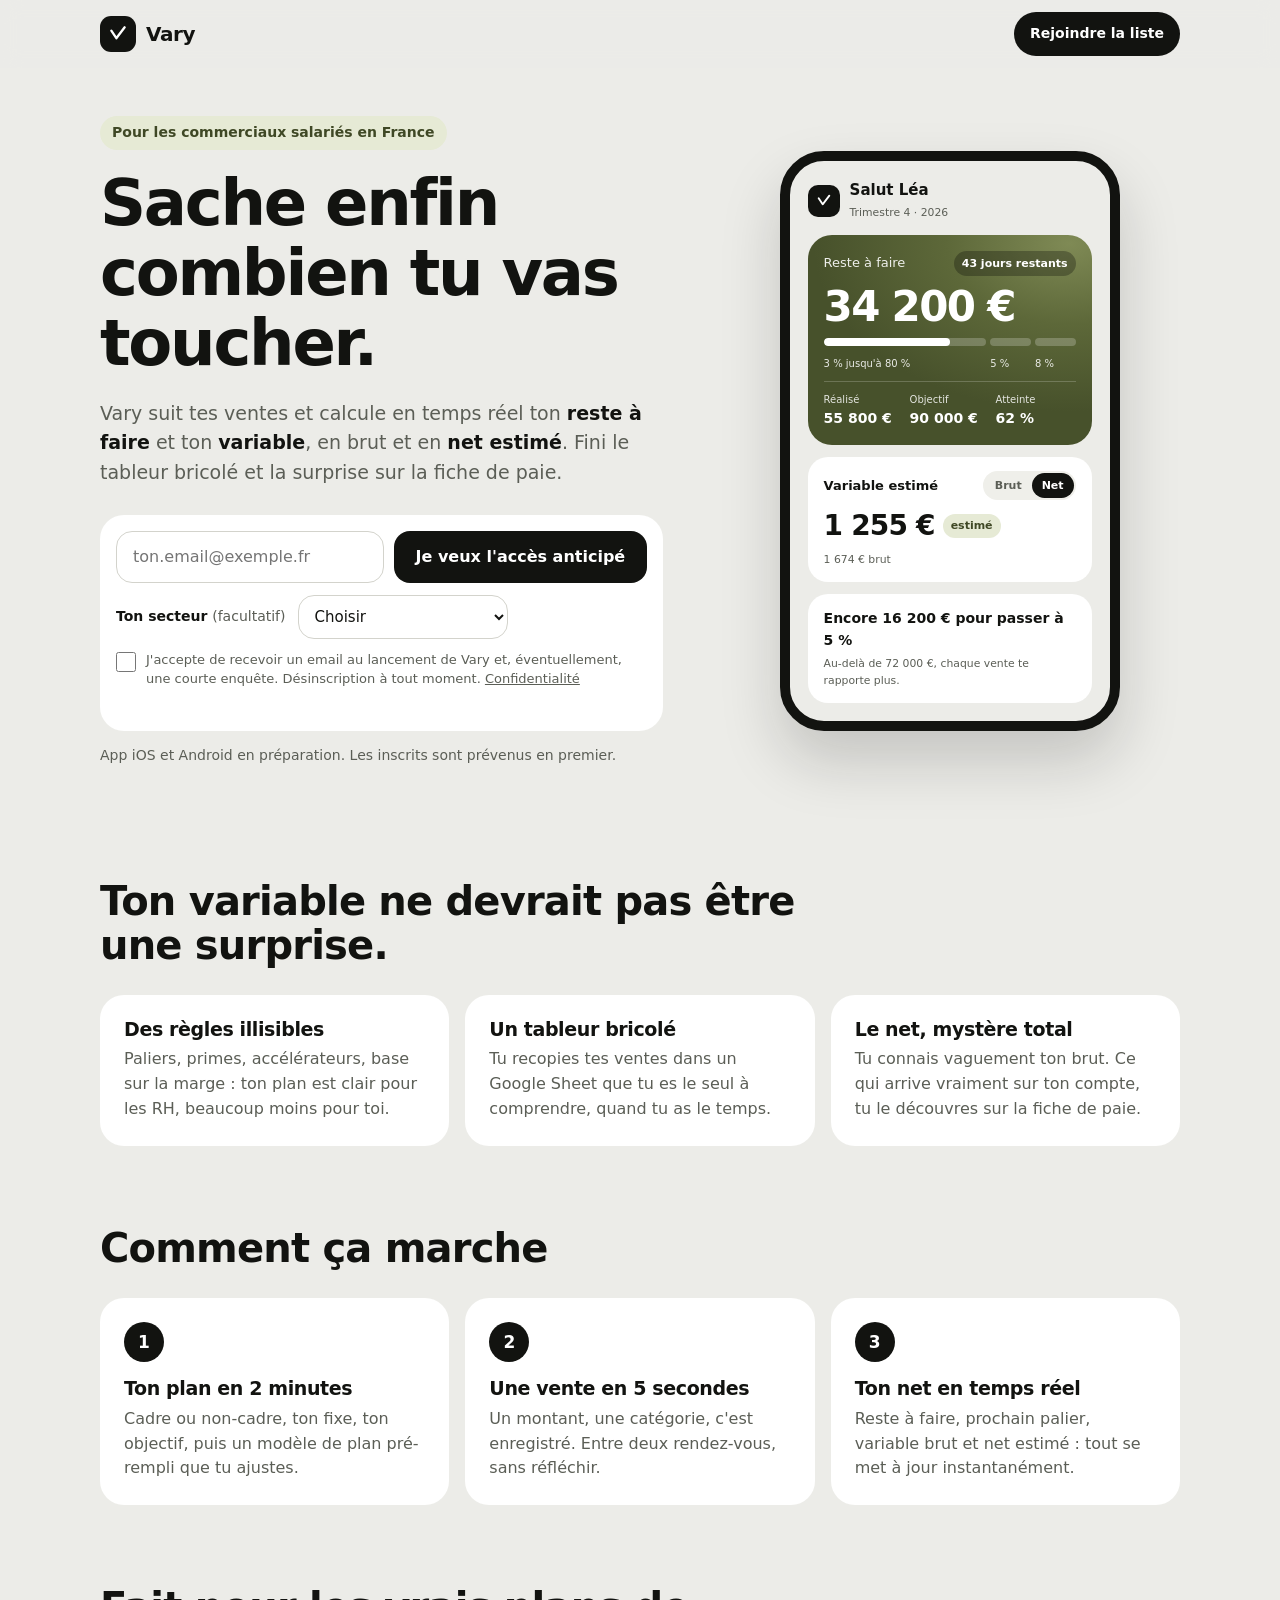
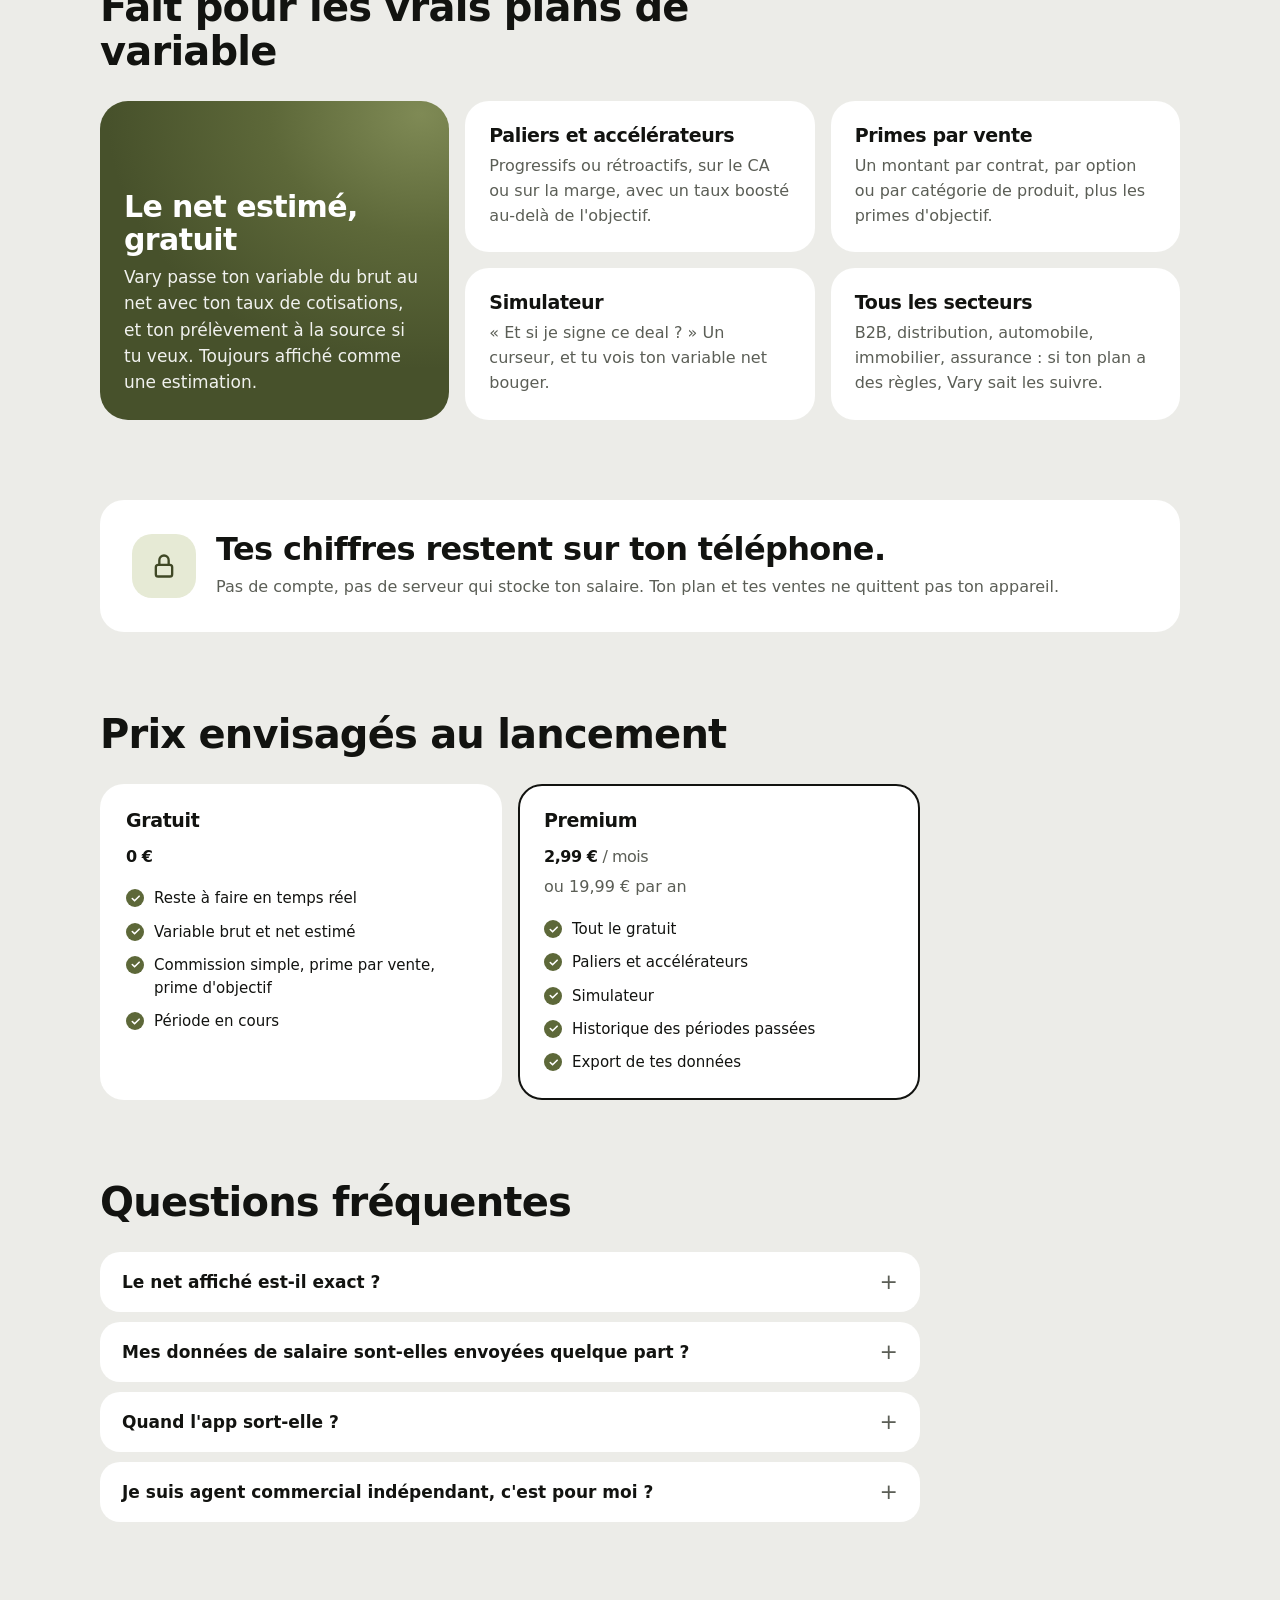
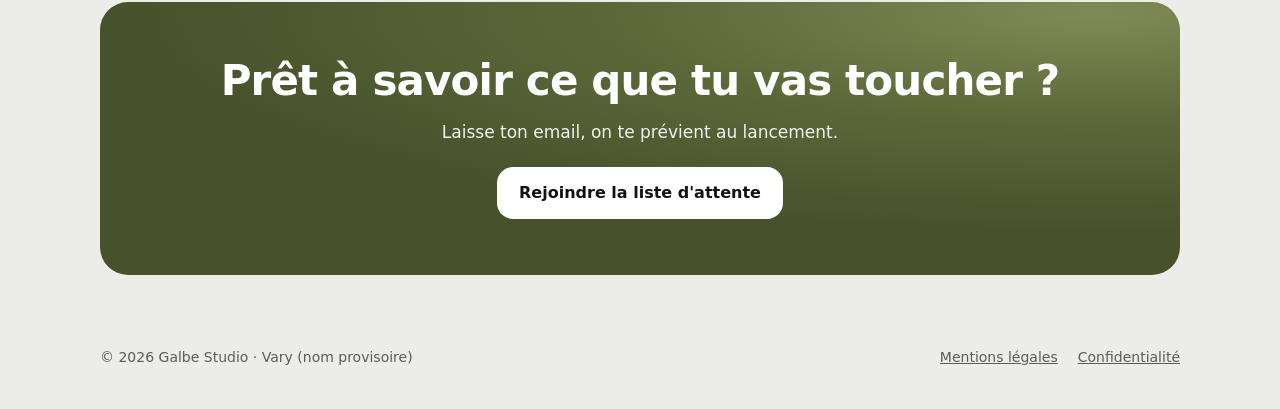
==== index.html @ 6a54adff "Ajoute la landing page de Vary avec liste d'attente Supabase - Page statique (HTML/CSS/JS) dans le s" ====
<!doctype html>
<html lang="fr">
<head>
  <meta charset="utf-8">
  <meta name="viewport" content="width=device-width, initial-scale=1">
  <title>Vary · Sache enfin combien tu vas toucher</title>
  <meta name="description" content="Vary calcule en temps réel ton reste à faire et ton variable, en brut et en net estimé. L'app des commerciaux salariés en France. Rejoins la liste d'attente.">
  <meta property="og:title" content="Vary · Sache enfin combien tu vas toucher">
  <meta property="og:description" content="Ton reste à faire et ton variable net estimé, en temps réel. Pour les commerciaux salariés en France.">
  <meta property="og:type" content="website">
  <meta name="theme-color" content="#ECECE8">
  <link rel="icon" href="favicon.svg" type="image/svg+xml">
  <link rel="stylesheet" href="styles.css">
</head>
<body>
  <a class="skip" href="#contenu">Aller au contenu</a>

  <header class="topbar">
    <div class="wrap topbar__inner">
      <a class="brand" href="#" aria-label="Vary, accueil">
        <span class="brand__mark" aria-hidden="true">
          <svg viewBox="0 0 24 24" width="20" height="20" fill="none" stroke="currentColor" stroke-width="2.8" stroke-linecap="round" stroke-linejoin="round"><path d="M4 8l6 9 10-13"/></svg>
        </span>
        <span class="brand__name">Vary</span>
      </a>
      <a class="btn btn--small" href="#inscription">Rejoindre la liste</a>
    </div>
  </header>

  <main id="contenu">
    <!-- HERO -->
    <section class="hero wrap">
      <div class="hero__text">
        <p class="eyebrow">Pour les commerciaux salariés en France</p>
        <h1>Sache enfin combien tu vas toucher.</h1>
        <p class="lead">Vary suit tes ventes et calcule en temps réel ton <strong>reste à faire</strong> et ton <strong>variable</strong>, en brut et en <strong>net estimé</strong>. Fini le tableur bricolé et la surprise sur la fiche de paie.</p>

        <form class="signup" id="inscription" novalidate>
          <div class="signup__row">
            <label class="sr-only" for="email-hero">Ton email</label>
            <input id="email-hero" name="email" type="email" inputmode="email" autocomplete="email" placeholder="ton.email@exemple.fr" required>
            <button class="btn" type="submit">Je veux l'accès anticipé</button>
          </div>
          <div class="signup__row signup__row--small">
            <label for="secteur-hero">Ton secteur <span class="muted">(facultatif)</span></label>
            <select id="secteur-hero" name="sector">
              <option value="">Choisir</option>
              <option>B2B, logiciel, services</option>
              <option>Distribution, retail</option>
              <option>Automobile</option>
              <option>Immobilier</option>
              <option>Banque, assurance</option>
              <option>Autre</option>
            </select>
          </div>
          <label class="consent">
            <input type="checkbox" name="consent" required>
            <span>J'accepte de recevoir un email au lancement de Vary et, éventuellement, une courte enquête. Désinscription à tout moment. <a href="confidentialite.html">Confidentialité</a></span>
          </label>
          <p class="signup__msg" role="status" aria-live="polite"></p>
        </form>
        <p class="note">App iOS et Android en préparation. Les inscrits sont prévenus en premier.</p>
      </div>

      <div class="hero__visual" role="img" aria-label="Aperçu de l'app Vary : reste à faire 34 200 €, objectif atteint à 62 %, variable net estimé 1 255 €">
        <div class="phone" aria-hidden="true">
          <div class="phone__head">
            <span class="phone__mark"><svg viewBox="0 0 24 24" width="16" height="16" fill="none" stroke="#fff" stroke-width="2.8" stroke-linecap="round" stroke-linejoin="round"><path d="M4 8l6 9 10-13"/></svg></span>
            <span><b>Salut Léa</b><small>Trimestre 4 · 2026</small></span>
          </div>
          <div class="olive card-hero">
            <div class="card-hero__top"><span>Reste à faire</span><span class="chip">43 jours restants</span></div>
            <div class="card-hero__big">34 200 €</div>
            <div class="gauge">
              <span style="flex:80"><i style="width:77.5%"></i></span>
              <span style="flex:20"><i style="width:0"></i></span>
              <span style="flex:20"><i style="width:0"></i></span>
            </div>
            <div class="gauge__legend"><span style="flex:80">3 % jusqu'à 80 %</span><span style="flex:20">5 %</span><span style="flex:20">8 %</span></div>
            <div class="card-hero__stats">
              <span><small>Réalisé</small>55 800 €</span>
              <span><small>Objectif</small>90 000 €</span>
              <span><small>Atteinte</small>62 %</span>
            </div>
          </div>
          <div class="phone__card">
            <div class="phone__row"><b>Variable estimé</b><span class="toggle"><span>Brut</span><span class="on">Net</span></span></div>
            <div class="phone__amount">1 255 € <span class="badge">estimé</span></div>
            <small>1 674 € brut</small>
          </div>
          <div class="phone__card phone__card--tip">
            <b>Encore 16 200 € pour passer à 5 %</b>
            <small>Au-delà de 72 000 €, chaque vente te rapporte plus.</small>
          </div>
        </div>
      </div>
    </section>

    <!-- PROBLÈME -->
    <section class="section wrap">
      <h2>Ton variable ne devrait pas être une surprise.</h2>
      <div class="grid3">
        <article class="card">
          <h3>Des règles illisibles</h3>
          <p>Paliers, primes, accélérateurs, base sur la marge : ton plan est clair pour les RH, beaucoup moins pour toi.</p>
        </article>
        <article class="card">
          <h3>Un tableur bricolé</h3>
          <p>Tu recopies tes ventes dans un Google Sheet que tu es le seul à comprendre, quand tu as le temps.</p>
        </article>
        <article class="card">
          <h3>Le net, mystère total</h3>
          <p>Tu connais vaguement ton brut. Ce qui arrive vraiment sur ton compte, tu le découvres sur la fiche de paie.</p>
        </article>
      </div>
    </section>

    <!-- COMMENT ÇA MARCHE -->
    <section class="section wrap">
      <h2>Comment ça marche</h2>
      <ol class="steps">
        <li class="card">
          <span class="steps__num">1</span>
          <h3>Ton plan en 2 minutes</h3>
          <p>Cadre ou non-cadre, ton fixe, ton objectif, puis un modèle de plan pré-rempli que tu ajustes.</p>
        </li>
        <li class="card">
          <span class="steps__num">2</span>
          <h3>Une vente en 5 secondes</h3>
          <p>Un montant, une catégorie, c'est enregistré. Entre deux rendez-vous, sans réfléchir.</p>
        </li>
        <li class="card">
          <span class="steps__num">3</span>
          <h3>Ton net en temps réel</h3>
          <p>Reste à faire, prochain palier, variable brut et net estimé : tout se met à jour instantanément.</p>
        </li>
      </ol>
    </section>

    <!-- FONCTIONS -->
    <section class="section wrap">
      <h2>Fait pour les vrais plans de variable</h2>
      <div class="features">
        <article class="olive feature feature--big">
          <h3>Le net estimé, gratuit</h3>
          <p>Vary passe ton variable du brut au net avec ton taux de cotisations, et ton prélèvement à la source si tu veux. Toujours affiché comme une estimation.</p>
        </article>
        <article class="card feature">
          <h3>Paliers et accélérateurs</h3>
          <p>Progressifs ou rétroactifs, sur le CA ou sur la marge, avec un taux boosté au-delà de l'objectif.</p>
        </article>
        <article class="card feature">
          <h3>Primes par vente</h3>
          <p>Un montant par contrat, par option ou par catégorie de produit, plus les primes d'objectif.</p>
        </article>
        <article class="card feature">
          <h3>Simulateur</h3>
          <p>« Et si je signe ce deal ? » Un curseur, et tu vois ton variable net bouger.</p>
        </article>
        <article class="card feature">
          <h3>Tous les secteurs</h3>
          <p>B2B, distribution, automobile, immobilier, assurance : si ton plan a des règles, Vary sait les suivre.</p>
        </article>
      </div>
    </section>

    <!-- CONFIDENTIALITÉ -->
    <section class="section wrap">
      <div class="privacy card">
        <div class="privacy__icon" aria-hidden="true">
          <svg viewBox="0 0 24 24" width="28" height="28" fill="none" stroke="currentColor" stroke-width="2" stroke-linecap="round" stroke-linejoin="round"><rect x="5" y="11" width="14" height="10" rx="2"/><path d="M8 11V7a4 4 0 0 1 8 0v4"/></svg>
        </div>
        <div>
          <h2>Tes chiffres restent sur ton téléphone.</h2>
          <p>Pas de compte, pas de serveur qui stocke ton salaire. Ton plan et tes ventes ne quittent pas ton appareil.</p>
        </div>
      </div>
    </section>

    <!-- PRIX -->
    <section class="section wrap">
      <h2>Prix envisagés au lancement</h2>
      <div class="pricing">
        <article class="card plan">
          <h3>Gratuit</h3>
          <p class="plan__price">0 €</p>
          <ul>
            <li>Reste à faire en temps réel</li>
            <li>Variable brut et net estimé</li>
            <li>Commission simple, prime par vente, prime d'objectif</li>
            <li>Période en cours</li>
          </ul>
        </article>
        <article class="card plan plan--premium">
          <h3>Premium</h3>
          <p class="plan__price">2,99 € <small>/ mois</small></p>
          <p class="muted">ou 19,99 € par an</p>
          <ul>
            <li>Tout le gratuit</li>
            <li>Paliers et accélérateurs</li>
            <li>Simulateur</li>
            <li>Historique des périodes passées</li>
            <li>Export de tes données</li>
          </ul>
        </article>
      </div>
    </section>

    <!-- FAQ -->
    <section class="section wrap">
      <h2>Questions fréquentes</h2>
      <div class="faq">
        <details>
          <summary>Le net affiché est-il exact ?</summary>
          <p>C'est une estimation : ton variable brut moins tes cotisations salariales (taux par défaut selon ton statut, modifiable), et ton prélèvement à la source si tu le renseignes. Pour coller au plus près, tu peux calculer ton propre taux à partir de ta fiche de paie.</p>
        </details>
        <details>
          <summary>Mes données de salaire sont-elles envoyées quelque part ?</summary>
          <p>Non. Dans l'app, ton plan et tes ventes restent sur ton téléphone. Seules des statistiques d'usage anonymes, sans aucun montant, servent à améliorer l'app.</p>
        </details>
        <details>
          <summary>Quand l'app sort-elle ?</summary>
          <p>Elle est en cours de développement pour iOS et Android. Les inscrits à la liste d'attente sont prévenus en premier.</p>
        </details>
        <details>
          <summary>Je suis agent commercial indépendant, c'est pour moi ?</summary>
          <p>Pas encore : le calcul du net d'un indépendant est différent. La première version vise les commerciaux salariés. Inscris-toi quand même, ça nous aide à savoir si on doit l'ajouter.</p>
        </details>
      </div>
    </section>

    <!-- CTA FINAL -->
    <section class="section wrap">
      <div class="olive cta">
        <h2>Prêt à savoir ce que tu vas toucher ?</h2>
        <p>Laisse ton email, on te prévient au lancement.</p>
        <a class="btn btn--light" href="#inscription">Rejoindre la liste d'attente</a>
      </div>
    </section>
  </main>

  <footer class="footer wrap">
    <span>© 2026 Galbe Studio · Vary (nom provisoire)</span>
    <nav aria-label="Liens légaux">
      <a href="mentions-legales.html">Mentions légales</a>
      <a href="confidentialite.html">Confidentialité</a>
    </nav>
  </footer>

  <script src="main.js" defer></script>
</body>
</html>
---- styles.css ----
/* Vary · landing page
   Couleurs et rayons repris des maquettes (design system Vary). */
:root {
  --bg: #ECECE8;
  --surface: #FFFFFF;
  --surface-2: #EFEFEA;
  --ink: #121310;
  --muted: #5B5E56;
  --line: #D3D3CC;
  --olive-700: #47512B;
  --olive-500: #5D6839;
  --olive-300: #7F8A55;
  --olive-50: #E6EAD5;
  --olive-ink: #3F4825;
  --error: #B3261E;
  --radius-hero: 28px;
  --radius-card: 24px;
  --radius-ctrl: 16px;
  --font: Inter, -apple-system, BlinkMacSystemFont, "Segoe UI", Roboto, system-ui, sans-serif;
}

*, *::before, *::after { box-sizing: border-box; }
html { scroll-behavior: smooth; }
@media (prefers-reduced-motion: reduce) { html { scroll-behavior: auto; } }

body {
  margin: 0;
  background: var(--bg);
  color: var(--ink);
  font-family: var(--font);
  font-size: 17px;
  line-height: 1.55;
  font-feature-settings: "tnum" 1;
  -webkit-font-smoothing: antialiased;
}

a { color: inherit; }
img, svg { display: block; }
h1, h2, h3 { margin: 0; line-height: 1.1; letter-spacing: -0.02em; }
p { margin: 0; }

.wrap { width: 100%; max-width: 1120px; margin: 0 auto; padding: 0 20px; }
.muted { color: var(--muted); font-weight: 400; }
.sr-only {
  position: absolute; width: 1px; height: 1px; padding: 0; margin: -1px;
  overflow: hidden; clip: rect(0 0 0 0); white-space: nowrap; border: 0;
}
.skip { position: absolute; left: -999px; top: 8px; padding: 10px 14px; background: var(--ink); color: #fff; border-radius: 10px; z-index: 10; }
.skip:focus { left: 8px; }
:focus-visible { outline: 3px solid var(--olive-500); outline-offset: 2px; }

/* ---------- Boutons ---------- */
.btn {
  display: inline-flex; align-items: center; justify-content: center;
  min-height: 52px; padding: 0 22px;
  border: 0; border-radius: var(--radius-ctrl);
  background: var(--ink); color: #fff;
  font: inherit; font-size: 16px; font-weight: 700;
  text-decoration: none; cursor: pointer; white-space: nowrap;
  transition: transform .15s ease, opacity .15s ease;
}
.btn:hover { opacity: .9; }
.btn:active { transform: scale(.98); }
.btn[disabled] { opacity: .6; cursor: progress; }
.btn--small { min-height: 44px; padding: 0 16px; font-size: 14px; border-radius: 999px; }
.btn--light { background: #fff; color: var(--ink); }

/* ---------- Barre du haut ---------- */
.topbar { position: sticky; top: 0; z-index: 5; background: rgba(236, 236, 232, .9); backdrop-filter: blur(10px); }
.topbar__inner { display: flex; align-items: center; justify-content: space-between; height: 68px; }
.brand { display: flex; align-items: center; gap: 10px; text-decoration: none; }
.brand__mark { width: 36px; height: 36px; border-radius: 11px; background: var(--ink); color: #fff; display: flex; align-items: center; justify-content: center; }
.brand__name { font-size: 20px; font-weight: 800; letter-spacing: -0.02em; }

/* ---------- Hero ---------- */
.hero { display: grid; grid-template-columns: 1.1fr 0.9fr; gap: 56px; align-items: center; padding-top: 48px; padding-bottom: 72px; }
.eyebrow { display: inline-block; font-size: 14px; font-weight: 600; color: var(--olive-ink); background: var(--olive-50); padding: 6px 12px; border-radius: 999px; margin-bottom: 18px; }
.hero h1 { font-size: clamp(40px, 6vw, 64px); font-weight: 800; letter-spacing: -0.035em; }
.lead { margin-top: 20px; font-size: 19px; color: var(--muted); max-width: 560px; }
.lead strong { color: var(--ink); }
.note { margin-top: 14px; font-size: 14px; color: var(--muted); }

/* ---------- Formulaire ---------- */
.signup { margin-top: 28px; padding: 16px; background: var(--surface); border-radius: var(--radius-card); display: flex; flex-direction: column; gap: 12px; max-width: 580px; }
.signup__row { display: flex; gap: 10px; }
.signup__row--small { align-items: center; gap: 12px; font-size: 14px; font-weight: 600; }
.signup input[type="email"], .signup select {
  font: inherit; color: var(--ink); background: var(--surface);
  border: 1px solid var(--line); border-radius: var(--radius-ctrl);
}
.signup input[type="email"] { flex: 1 1 auto; min-width: 0; min-height: 52px; padding: 0 16px; font-size: 16px; }
.signup select { min-height: 44px; padding: 0 12px; font-size: 15px; font-weight: 400; }
.signup input[aria-invalid="true"] { border-color: var(--error); }
.consent { display: flex; gap: 10px; align-items: flex-start; font-size: 13px; line-height: 1.45; color: var(--muted); cursor: pointer; }
.consent input { width: 20px; height: 20px; margin: 1px 0 0; flex-shrink: 0; accent-color: var(--olive-500); }
.signup__msg { font-size: 14px; font-weight: 600; min-height: 1em; }
.signup__msg.is-error { color: var(--error); }
.signup__msg.is-ok { color: var(--olive-ink); }
.signup.is-done .signup__row, .signup.is-done .consent { display: none; }

/* ---------- Carte olive (héros) ---------- */
.olive { color: #fff; background: radial-gradient(90% 80% at 92% 4%, var(--olive-300) 0%, var(--olive-500) 48%, var(--olive-700) 100%); }

/* ---------- Téléphone ---------- */
.hero__visual { display: flex; justify-content: center; }
.phone {
  width: 340px; max-width: 100%; padding: 18px; border-radius: 44px;
  background: var(--bg); border: 10px solid var(--ink);
  box-shadow: 0 30px 60px rgba(18, 19, 16, .18);
  display: flex; flex-direction: column; gap: 12px; font-size: 13px;
}
.phone__head { display: flex; align-items: center; gap: 10px; }
.phone__head b { display: block; font-size: 15px; }
.phone__head small { color: var(--muted); }
.phone__mark { width: 32px; height: 32px; border-radius: 10px; background: var(--ink); display: flex; align-items: center; justify-content: center; }
.card-hero { border-radius: 24px; padding: 16px; display: flex; flex-direction: column; gap: 10px; }
.card-hero__top { display: flex; justify-content: space-between; align-items: center; color: rgba(255,255,255,.9); }
.chip { font-size: 11px; font-weight: 600; padding: 4px 8px; border-radius: 999px; background: rgba(0,0,0,.28); color: #fff; }
.card-hero__big { font-size: 42px; font-weight: 800; letter-spacing: -0.04em; line-height: 1; }
.gauge { display: flex; gap: 4px; height: 8px; }
.gauge span { border-radius: 4px; background: rgba(255,255,255,.22); overflow: hidden; }
.gauge i { display: block; height: 100%; border-radius: 4px; background: #fff; }
.gauge__legend { display: flex; gap: 4px; font-size: 10px; color: rgba(255,255,255,.88); }
.card-hero__stats { display: grid; grid-template-columns: repeat(3, 1fr); gap: 6px; padding-top: 10px; border-top: 1px solid rgba(255,255,255,.2); font-size: 14px; font-weight: 700; }
.card-hero__stats small { display: block; font-size: 10px; font-weight: 400; color: rgba(255,255,255,.85); }
.phone__card { background: var(--surface); border-radius: 20px; padding: 14px 16px; display: flex; flex-direction: column; gap: 4px; }
.phone__card small { color: var(--muted); }
.phone__row { display: flex; justify-content: space-between; align-items: center; }
.toggle { display: flex; padding: 2px; border-radius: 999px; background: var(--surface-2); font-size: 11px; font-weight: 600; }
.toggle span { padding: 4px 10px; border-radius: 999px; color: var(--muted); }
.toggle .on { background: var(--ink); color: #fff; }
.phone__amount { font-size: 28px; font-weight: 800; letter-spacing: -0.03em; display: flex; align-items: center; gap: 8px; }
.badge { font-size: 11px; font-weight: 600; letter-spacing: 0; padding: 3px 8px; border-radius: 999px; background: var(--olive-50); color: var(--olive-ink); }
.phone__card--tip b { font-size: 14px; }

/* ---------- Sections ---------- */
.section { padding-top: 40px; padding-bottom: 40px; }
.section > h2 { font-size: clamp(28px, 4vw, 40px); font-weight: 800; margin-bottom: 28px; max-width: 720px; }
.card { background: var(--surface); border-radius: var(--radius-card); padding: 24px; }
.card h3, .feature h3 { font-size: 19px; font-weight: 700; margin-bottom: 8px; }
.card p { color: var(--muted); font-size: 16px; }
.grid3 { display: grid; grid-template-columns: repeat(3, minmax(0, 1fr)); gap: 16px; }

.steps { list-style: none; margin: 0; padding: 0; display: grid; grid-template-columns: repeat(3, minmax(0, 1fr)); gap: 16px; }
.steps__num { display: inline-flex; width: 40px; height: 40px; border-radius: 20px; background: var(--ink); color: #fff; font-weight: 800; align-items: center; justify-content: center; margin-bottom: 16px; }

.features { display: grid; grid-template-columns: repeat(3, minmax(0, 1fr)); gap: 16px; }
.feature { border-radius: var(--radius-card); padding: 24px; }
.feature--big { grid-row: span 2; border-radius: var(--radius-hero); display: flex; flex-direction: column; justify-content: flex-end; min-height: 280px; }
.feature--big h3 { font-size: 30px; font-weight: 800; }
.feature--big p { color: rgba(255,255,255,.92); font-size: 17px; }

.privacy { display: flex; gap: 20px; align-items: center; padding: 32px; }
.privacy h2 { font-size: clamp(24px, 3vw, 32px); font-weight: 800; margin-bottom: 8px; }
.privacy__icon { width: 64px; height: 64px; flex-shrink: 0; border-radius: 20px; background: var(--olive-50); color: var(--olive-ink); display: flex; align-items: center; justify-content: center; }

.pricing { display: grid; grid-template-columns: repeat(2, minmax(0, 1fr)); gap: 16px; max-width: 820px; }
.plan { display: flex; flex-direction: column; gap: 6px; border: 2px solid transparent; }
.plan--premium { border-color: var(--ink); }
.plan__price { font-size: 36px; font-weight: 800; color: var(--ink) !important; letter-spacing: -0.03em; }
.plan__price small { font-size: 16px; font-weight: 500; color: var(--muted); }
.plan ul { margin: 12px 0 0; padding: 0; list-style: none; display: flex; flex-direction: column; gap: 10px; font-size: 15px; }
.plan li { display: flex; gap: 10px; align-items: flex-start; }
.plan li::before { content: ""; flex-shrink: 0; width: 18px; height: 18px; margin-top: 2px; border-radius: 9px; background: var(--olive-500) url("data:image/svg+xml,%3Csvg xmlns='http://www.w3.org/2000/svg' viewBox='0 0 24 24' fill='none' stroke='white' stroke-width='3.5' stroke-linecap='round' stroke-linejoin='round'%3E%3Cpath d='M5 12l5 5L20 7'/%3E%3C/svg%3E") center / 11px no-repeat; }

.faq { display: flex; flex-direction: column; gap: 10px; max-width: 820px; }
.faq details { background: var(--surface); border-radius: 20px; padding: 0 22px; }
.faq summary { cursor: pointer; list-style: none; min-height: 60px; display: flex; align-items: center; justify-content: space-between; gap: 16px; font-weight: 600; }
.faq summary::-webkit-details-marker { display: none; }
.faq summary::after { content: "+"; font-size: 22px; font-weight: 500; color: var(--muted); }
.faq details[open] summary::after { content: "−"; }
.faq details p { padding-bottom: 20px; color: var(--muted); font-size: 16px; }

.cta { border-radius: var(--radius-hero); padding: 56px 32px; text-align: center; display: flex; flex-direction: column; align-items: center; gap: 14px; }
.cta h2 { font-size: clamp(28px, 4vw, 42px); font-weight: 800; }
.cta p { color: rgba(255,255,255,.92); }
.cta .btn { margin-top: 8px; }

.footer { display: flex; flex-wrap: wrap; justify-content: space-between; gap: 12px; padding-top: 32px; padding-bottom: 40px; font-size: 14px; color: var(--muted); }
.footer nav { display: flex; gap: 20px; }

/* ---------- Pages légales ---------- */
.legal { max-width: 760px; padding-top: 40px; padding-bottom: 64px; }
.legal h1 { font-size: clamp(32px, 5vw, 44px); font-weight: 800; margin-bottom: 8px; }
.legal h2 { font-size: 22px; font-weight: 700; margin: 32px 0 10px; }
.legal p, .legal li { color: #2E302A; font-size: 16px; }
.legal ul { padding-left: 20px; }
.legal .todo { background: #FFF3C4; padding: 0 4px; border-radius: 4px; }

/* ---------- Responsive ---------- */
@media (max-width: 900px) {
  .hero { grid-template-columns: 1fr; gap: 40px; padding-top: 24px; }
  .grid3, .steps { grid-template-columns: 1fr; }
  .features { grid-template-columns: 1fr 1fr; }
  .feature--big { grid-column: 1 / -1; grid-row: auto; min-height: 220px; }
}
@media (max-width: 600px) {
  body { font-size: 16px; }
  .signup__row { flex-direction: column; }
  .signup__row--small { flex-direction: row; justify-content: space-between; }
  .btn { width: 100%; white-space: normal; }
  .btn--small { width: auto; }
  .features, .pricing { grid-template-columns: 1fr; }
  .privacy { flex-direction: column; align-items: flex-start; padding: 24px; }
  .cta { padding: 40px 20px; }
  .phone { width: 100%; }
}
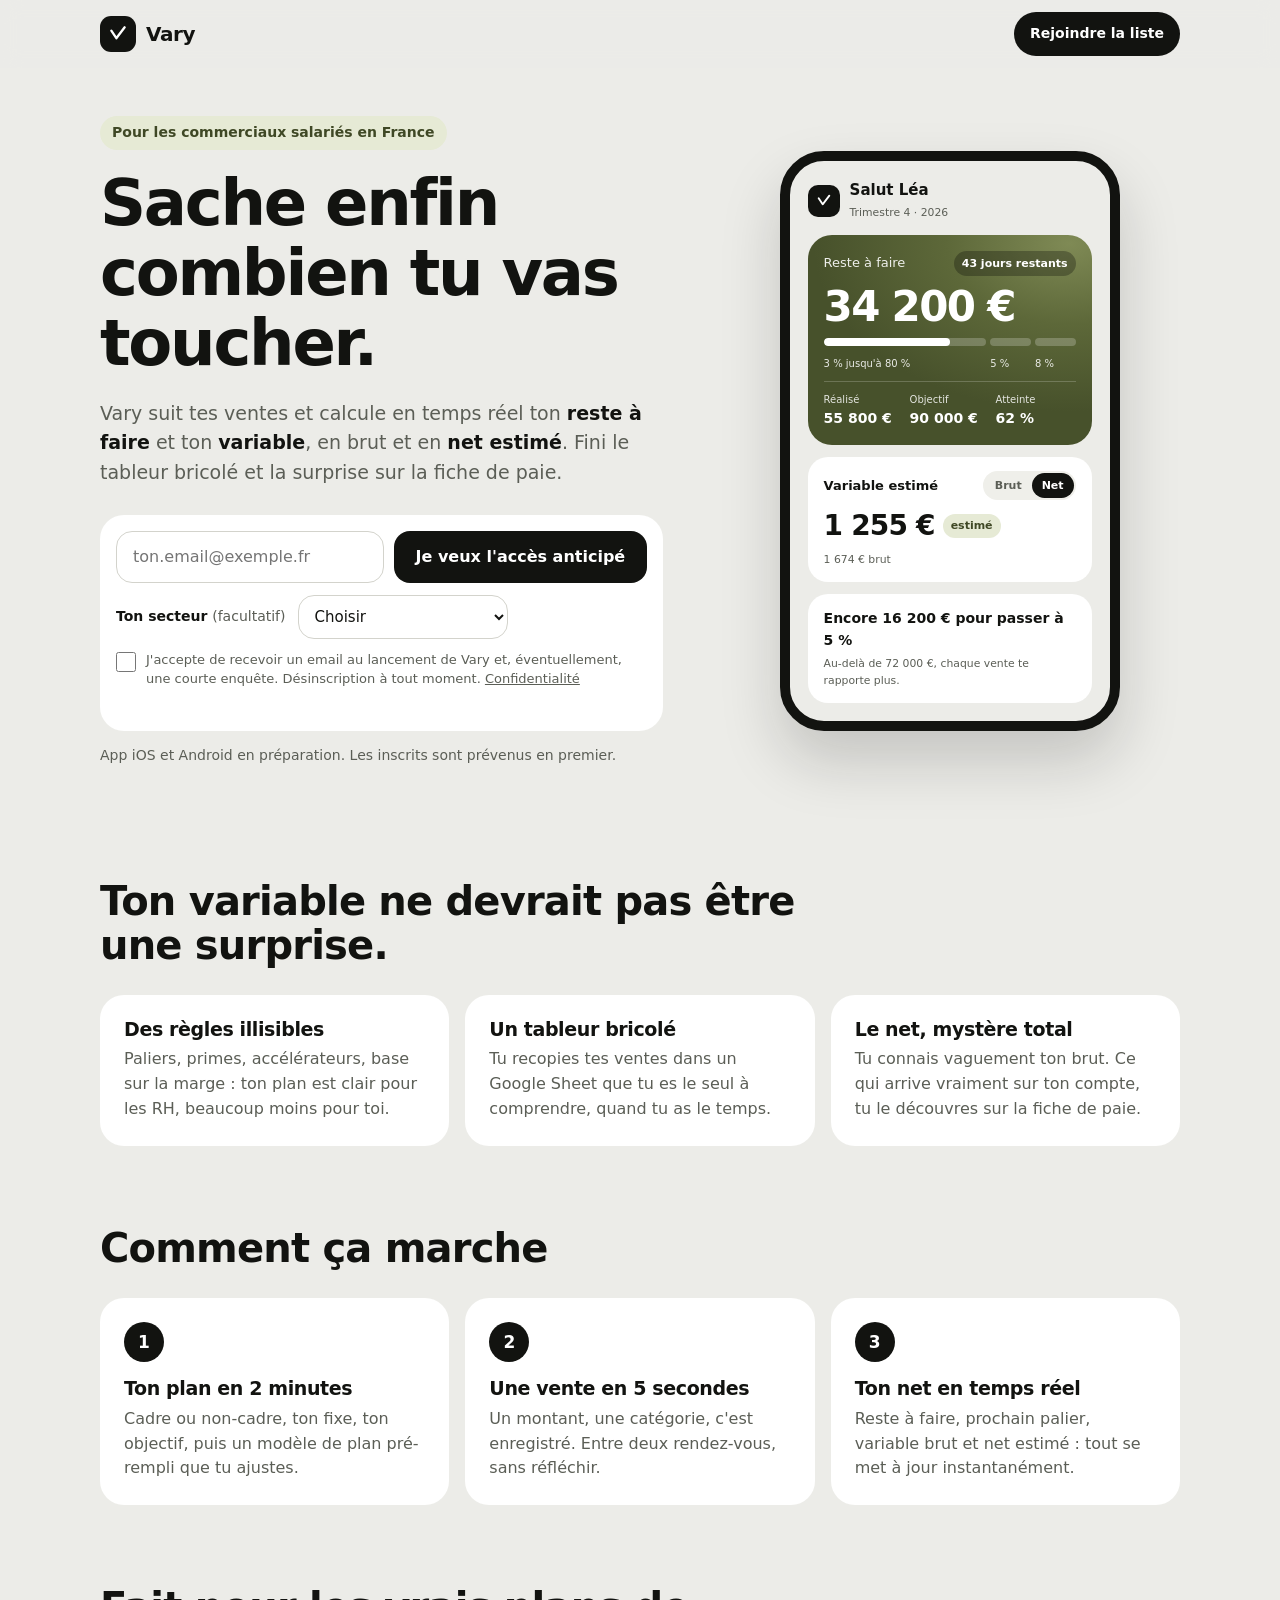
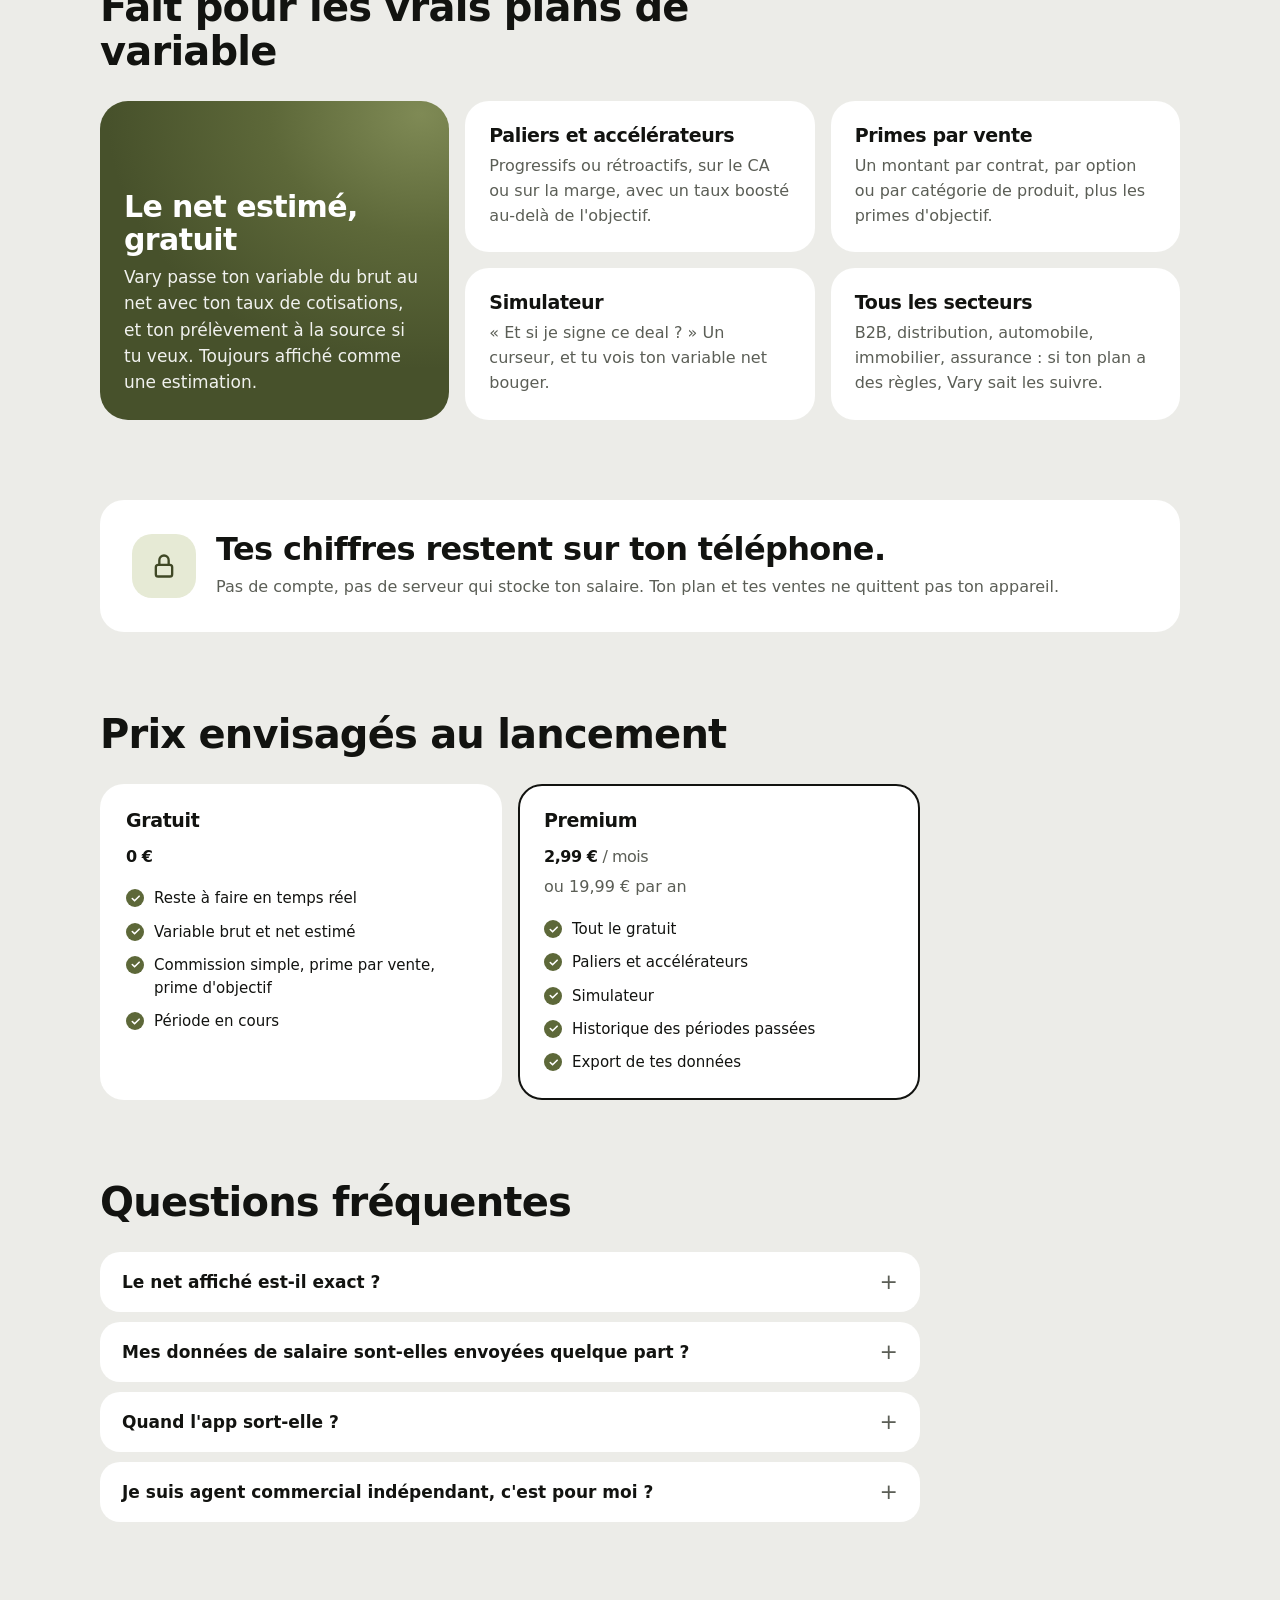
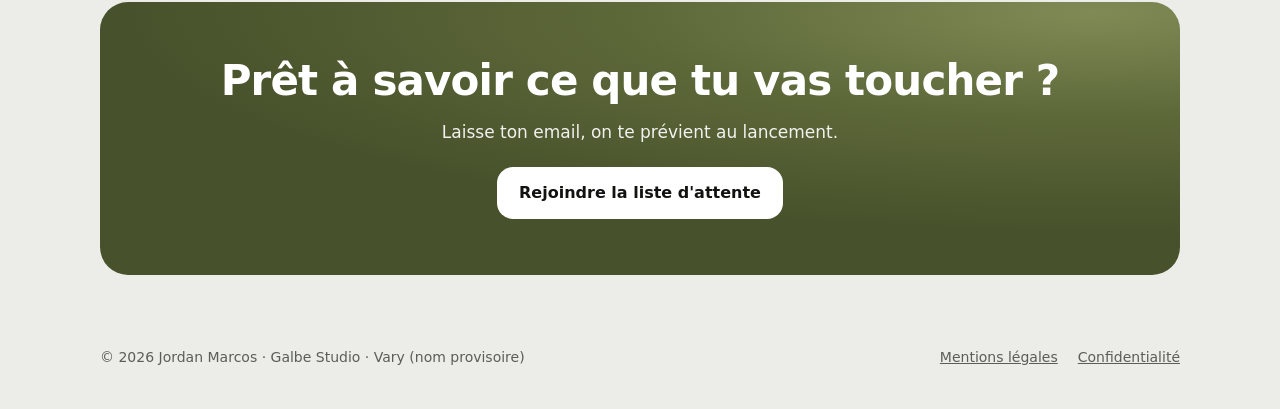
==== commit b19f5b96: "Prépare la mise en ligne Netlify de la landing page - netlify.toml : publie uniquement site/, en-têt" ====
--- a/index.html
+++ b/index.html
@@ -52,6 +52,11 @@
               <option>Banque, assurance</option>
               <option>Autre</option>
             </select>
+          </div>
+          <!-- Piège anti-robots : invisible pour les humains, rempli par les robots. -->
+          <div class="hp" aria-hidden="true">
+            <label for="site-web">Ne pas remplir ce champ</label>
+            <input id="site-web" name="website" type="text" tabindex="-1" autocomplete="off">
           </div>
           <label class="consent">
             <input type="checkbox" name="consent" required>
@@ -240,7 +245,7 @@
   </main>
 
   <footer class="footer wrap">
-    <span>© 2026 Galbe Studio · Vary (nom provisoire)</span>
+    <span>© 2026 Jordan Marcos · Galbe Studio · Vary (nom provisoire)</span>
     <nav aria-label="Liens légaux">
       <a href="mentions-legales.html">Mentions légales</a>
       <a href="confidentialite.html">Confidentialité</a>
--- a/styles.css
+++ b/styles.css
@@ -45,6 +45,7 @@
   position: absolute; width: 1px; height: 1px; padding: 0; margin: -1px;
   overflow: hidden; clip: rect(0 0 0 0); white-space: nowrap; border: 0;
 }
+.hp { position: absolute; left: -10000px; top: auto; width: 1px; height: 1px; overflow: hidden; }
 .skip { position: absolute; left: -999px; top: 8px; padding: 10px 14px; background: var(--ink); color: #fff; border-radius: 10px; z-index: 10; }
 .skip:focus { left: 8px; }
 :focus-visible { outline: 3px solid var(--olive-500); outline-offset: 2px; }
